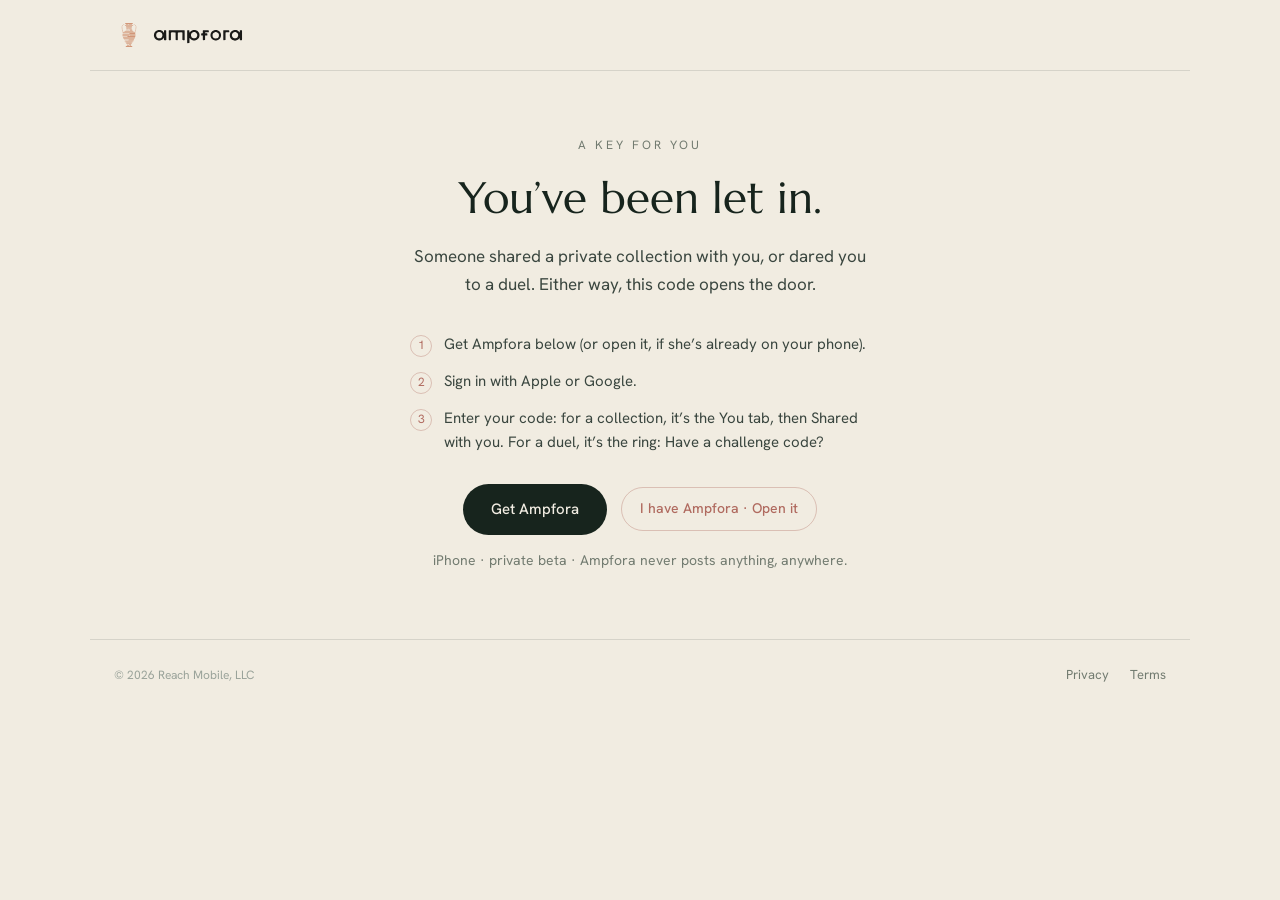
==== claim.html @ c9593919 "Add Impact site-verification meta tag" ====
<!DOCTYPE html>
<html lang="en">
<head>
  <meta charset="utf-8" />
  <meta name="impact-site-verification" value="db69ce95-3897-4b3e-a469-6c0a6e96b619" />
  <meta name="viewport" content="width=device-width, initial-scale=1" />
  <title>Ampfora · A key for you</title>
  <meta name="description" content="Someone left you a code on Ampfora. Claim it here." />
  <meta name="robots" content="noindex" />
  <meta name="theme-color" content="#F1ECE1" />
  <link rel="icon" href="favicon.svg" type="image/svg+xml" />
  <link rel="preconnect" href="https://fonts.googleapis.com" />
  <link rel="preconnect" href="https://fonts.gstatic.com" crossorigin />
  <link href="https://fonts.googleapis.com/css2?family=Marcellus&family=Hanken+Grotesk:ital,wght@0,400;0,500;0,600;1,400&display=swap" rel="stylesheet" />
  <link rel="stylesheet" href="styles.css" />
</head>
<body>

  <header class="site-header">
    <a class="brand" href="index.html" aria-label="Ampfora home">
      <img class="brand-mark" src="ampfora-mark.svg" alt="" width="30" height="30" />
      <img class="brand-wordmark" src="ampfora-wordmark.svg" alt="Ampfora" height="18" />
    </a>
  </header>

  <main>
    <section class="hero wrap">
      <p class="eyebrow">A key for you</p>
      <h1 id="claim-title">You’ve been let in.</h1>
      <p class="lede" id="claim-lede">Someone shared a private collection with you, or dared you to a duel. Either way, this code opens the door.</p>

      <div class="claim-card" id="claim-card" hidden>
        <p class="claim-label">YOUR CODE</p>
        <p class="claim-code" id="claim-code"></p>
        <button class="btn btn-ghost claim-copy" id="copy-btn" type="button">Copy the code</button>
      </div>

      <div class="claim-steps">
        <p class="claim-step"><span class="claim-n">1</span> Get Ampfora below (or open it, if she’s already on your phone).</p>
        <p class="claim-step"><span class="claim-n">2</span> Sign in with Apple or Google.</p>
        <p class="claim-step"><span class="claim-n">3</span> Enter your code: for a collection, it’s the You tab, then Shared with you. For a duel, it’s the ring: Have a challenge code?</p>
      </div>

      <div class="cta-row">
        <a class="btn btn-solid" href="https://testflight.apple.com/join/REPLACE_WITH_YOUR_CODE">Get Ampfora</a>
        <a class="btn btn-ghost" id="open-app" href="valtzie://" hidden>I have Ampfora · Open it</a>
      </div>
      <p class="cta-note">iPhone · private beta · Ampfora never posts anything, anywhere.</p>
    </section>
  </main>

  <footer class="site-footer">
    <span class="copy">© 2026 Reach Mobile, LLC</span>
    <nav>
      <a href="privacy.html">Privacy</a>
      <a href="terms.html">Terms</a>
    </nav>
  </footer>

  <script>
    // The code rides the URL FRAGMENT (#CODE): fragments never leave the browser, so a
    // claim code cannot land in server or CDN logs. No code in the URL? The page still
    // works as a plain explainer.
    (function () {
      var code = decodeURIComponent((location.hash || '').replace(/^#/, '')).trim();
      if (!code) return;
      var card = document.getElementById('claim-card');
      var codeEl = document.getElementById('claim-code');
      var openBtn = document.getElementById('open-app');
      var copyBtn = document.getElementById('copy-btn');
      codeEl.textContent = code;
      card.hidden = false;
      // Deep-link attempt for phones that already have Ampfora (harmless elsewhere).
      openBtn.href = 'valtzie://claim/' + encodeURIComponent(code);
      openBtn.hidden = false;
      copyBtn.addEventListener('click', function () {
        var done = function () {
          copyBtn.textContent = 'Copied ✓';
          setTimeout(function () { copyBtn.textContent = 'Copy the code'; }, 2000);
        };
        if (navigator.clipboard && navigator.clipboard.writeText) {
          navigator.clipboard.writeText(code).then(done, done);
        } else {
          var r = document.createRange();
          r.selectNodeContents(codeEl);
          var sel = window.getSelection();
          sel.removeAllRanges();
          sel.addRange(r);
          try { document.execCommand('copy'); } catch (e) { /* she can long-press */ }
          sel.removeAllRanges();
          done();
        }
      });
    })();
  </script>

</body>
</html>
---- styles.css ----
/* Ampfora marketing site. Shared skin: THE LIGHT JEWEL BOX (mirrors the app's 2026-07
   light default: porcelain canvas, vault-green ink, one blush accent, Marcellus
   display + Hanken Grotesk UI). One file for all pages: index, claim, privacy,
   terms. The wordmark is plain text in each HTML <header>: search "Ampfora". The
   TestFlight link is the only other fill-in: search "REPLACE_WITH_YOUR_CODE". */

:root {
  --bg:        #F1ECE1;  /* porcelain canvas */
  --bg-band:   #EAE4D6;  /* recessed plates */
  --surface:   #FFFFFF;  /* cards */
  --surface-2: #EAE4D6;
  --gold:      #B06A5F;  /* deep rose: blush at text grade (raw blush washes out on porcelain) */
  --gold-soft: #DBA8A0;  /* blush: fills and hovers */
  --ink:       #17241D;  /* vault-green ink */
  --ink-soft:  #3A463F;
  --muted:     #727B70;
  --faint:     #9AA39A;
  --hairline:  rgba(23, 36, 29, 0.12);
  --hairline-2:rgba(176, 106, 95, 0.35);
  /* The night palette: the velvet case interior (the app keeps its photography
     rooms dark; the site keeps ONE band as a glimpse inside the jewel box). */
  --night:       #0D1915;
  --night-card:  #16241F;
  --night-pearl: #F2EDE3;
  --night-muted: #B5AB9E;
  --serif: "Marcellus", Georgia, "Times New Roman", serif;
  --sans: "Hanken Grotesk", -apple-system, BlinkMacSystemFont, "Segoe UI", Roboto, Helvetica, Arial, sans-serif;
}

* { box-sizing: border-box; }

html { -webkit-text-size-adjust: 100%; }

body {
  margin: 0;
  background: var(--bg);
  color: var(--ink);
  font-family: var(--sans);
  font-size: 17px;
  line-height: 1.7;
  -webkit-font-smoothing: antialiased;
}

a { color: var(--gold); text-decoration: none; }
a:hover { color: var(--gold-soft); }

.wrap { max-width: 760px; margin: 0 auto; padding: 0 24px; }

/* ── Header / nav ─────────────────────────────────────────── */
.site-header {
  display: flex; align-items: center; justify-content: space-between;
  padding: 20px 24px;
  border-bottom: 0.5px solid var(--hairline);
  max-width: 1100px; margin: 0 auto;
}
.brand { display: flex; align-items: center; gap: 10px; }
.brand svg { display: block; }
.spark { color: var(--gold-soft); font-size: 15px; line-height: 1; }
.wordmark {
  font-family: var(--serif);
  font-size: 21px;
  letter-spacing: 5px;
  color: var(--ink);
}
.btn {
  display: inline-block;
  font-family: var(--sans);
  font-size: 15px;
  font-weight: 500;
  border-radius: 999px;
  padding: 13px 28px;
  cursor: pointer;
  transition: opacity 0.15s ease;
}
.btn:hover { opacity: 0.9; }
.btn-solid { background: var(--ink); color: #F2EDE3; }
.btn-ghost {
  font-size: 14px;
  padding: 9px 18px;
  color: var(--gold);
  border: 0.5px solid var(--hairline-2);
}
.btn-ghost:hover { color: var(--gold-soft); }

/* ── Hero ─────────────────────────────────────────────────── */
.hero { text-align: center; padding: 64px 0 52px; }
.eyebrow {
  font-size: 12px; letter-spacing: 3px; color: var(--muted);
  margin: 0 0 18px; text-transform: uppercase;
}
h1 {
  font-family: var(--serif); font-weight: 500;
  font-size: clamp(32px, 7vw, 44px); line-height: 1.14;
  margin: 0 auto 18px; max-width: 540px;
}
.lede {
  font-size: 17px; color: var(--ink-soft); line-height: 1.65;
  margin: 0 auto 30px; max-width: 460px;
}
.cta-row {
  display: flex; gap: 14px; justify-content: center; align-items: center;
  flex-wrap: wrap;
}
.cta-note { font-size: 14px; color: var(--muted); }

/* The catalogue plate: the demo read, dressed exactly like a piece in the app
   (N° line, creamDeep photo plate, brand caps, serif name, the hallmark). */
.proof {
  margin: 46px auto 0; max-width: 330px;
  background: var(--surface);
  border: 0.5px solid var(--hairline);
  border-radius: 16px; padding: 20px 20px 14px;
  text-align: left;
  box-shadow: 0 18px 40px rgba(23, 36, 29, 0.07);
}
.proof-no {
  font-size: 11px; letter-spacing: 3px; color: var(--muted);
  margin: 0 0 10px; text-transform: uppercase;
}
.proof-photo {
  height: 150px; border-radius: 10px; background: var(--surface-2);
  border: 0.5px solid var(--hairline);
  display: flex; align-items: center; justify-content: center;
  margin-bottom: 14px;
}
.proof-photo svg { opacity: 0.45; }
.proof-brand {
  font-size: 11px; letter-spacing: 3px; color: var(--muted);
  margin: 0 0 2px; text-transform: uppercase;
}
.proof-row {
  display: flex; justify-content: space-between; align-items: baseline;
  margin-bottom: 4px; gap: 12px;
}
.proof-name { font-family: var(--serif); font-size: 18px; }
.proof-value {
  font-family: var(--serif); font-size: 20px; color: var(--gold);
  font-variant-numeric: tabular-nums;
}
.proof-basis { font-size: 12px; color: var(--muted); margin: 0 0 10px; }
.proof-hallmark {
  font-size: 10px; letter-spacing: 2.5px; color: var(--gold-soft);
  text-align: right; margin: 0; border-top: 0.5px solid var(--hairline);
  padding-top: 10px;
}

/* ── The velvet band: one glimpse inside the case ─────────── */
.band {
  background: var(--night);
  padding: 52px 0; text-align: center;
}
.band-spark { color: var(--gold-soft); font-size: 14px; margin: 0 0 14px; }
.band-line {
  font-family: var(--serif); font-size: clamp(21px, 5vw, 27px);
  line-height: 1.4; color: var(--night-pearl); margin: 0 auto; max-width: 520px;
}
.band-sub {
  font-size: 15px; color: var(--night-muted);
  margin: 14px auto 0; max-width: 460px; line-height: 1.6;
}

section { padding: 52px 0; }
.section-label {
  font-size: 12px; letter-spacing: 3px; color: var(--muted);
  text-align: center; margin: 0 0 30px; text-transform: uppercase;
}

/* How it works: catalogue numerals, not app-store icons */
.steps {
  display: grid; gap: 18px;
  grid-template-columns: repeat(auto-fit, minmax(190px, 1fr));
}
.step { text-align: center; padding: 0 6px; }
.step-no {
  font-family: var(--serif); font-size: 15px; letter-spacing: 2px;
  color: var(--gold); display: inline-block;
  border: 0.5px solid var(--hairline-2); border-radius: 999px;
  width: 42px; height: 42px; line-height: 42px; text-indent: 2px;
}
.step h3 { font-family: var(--serif); font-weight: 500; font-size: 19px; margin: 14px 0 6px; }
.step p { font-size: 14px; color: var(--muted); line-height: 1.6; margin: 0; }

/* Pillars */
.pillars {
  display: grid; gap: 14px;
  grid-template-columns: repeat(auto-fit, minmax(300px, 1fr));
}
.pillar {
  background: var(--surface); border: 0.5px solid var(--hairline);
  border-radius: 14px; padding: 22px 24px;
}
.pillar .ic { font-size: 22px; color: var(--gold); }
.pillar h3 { font-family: var(--serif); font-weight: 500; font-size: 17px; margin: 10px 0 6px; }
.pillar p { font-size: 14px; color: var(--muted); line-height: 1.6; margin: 0; }

/* Voice pull-quote: her register (the app's italic voice), hallmark-signed */
.quote { text-align: center; padding: 48px 0; }
.quote p {
  font-family: var(--sans); font-style: italic; font-weight: 400;
  font-size: clamp(19px, 5vw, 22px); line-height: 1.55;
  color: var(--ink-soft); margin: 0 auto; max-width: 480px;
}
.quote .attr {
  font-style: normal; font-size: 11px; letter-spacing: 3px;
  color: var(--gold-soft); margin-top: 16px;
}

/* Final CTA */
.final {
  background: var(--bg-band); border-top: 0.5px solid var(--hairline);
  padding: 52px 0; text-align: center;
}
.final h2 { font-family: var(--serif); font-weight: 500; font-size: clamp(24px, 6vw, 28px); margin: 0 0 10px; }
.final p { font-size: 15px; color: var(--muted); margin: 0 0 26px; }

/* Footer */
.site-footer {
  border-top: 0.5px solid var(--hairline);
  padding: 24px; display: flex; align-items: center; justify-content: space-between;
  flex-wrap: wrap; gap: 12px;
  max-width: 1100px; margin: 0 auto;
}
.site-footer .copy { font-size: 12px; color: var(--faint); }
.site-footer nav { font-size: 13px; }
.site-footer nav a { color: var(--muted); margin-left: 18px; }
.site-footer nav a:first-child { margin-left: 0; }

/* ── Legal pages (privacy / terms) ────────────────────────── */
.doc { padding: 48px 0 64px; }
.doc h1 { text-align: left; font-size: clamp(28px, 6vw, 34px); margin: 0 0 6px; max-width: none; }
.doc .updated { font-size: 14px; color: var(--muted); margin: 0 0 32px; }
.doc h2 {
  font-family: var(--serif); font-weight: 500; font-size: 21px;
  color: var(--ink); margin: 32px 0 10px;
}
.doc p, .doc li { color: var(--ink-soft); font-size: 16px; line-height: 1.7; }
.doc ul { padding-left: 22px; }
.doc li { margin-bottom: 8px; }
.doc strong { color: var(--ink); font-weight: 500; }
.back-link { font-size: 14px; color: var(--gold); display: inline-block; margin-top: 8px; }

/* ── Narrow screens ───────────────────────────────────────── */
@media (max-width: 430px) {
  .eyebrow, .section-label { letter-spacing: 1.5px; font-size: 11px; }
  .hero { padding: 44px 0 44px; }
  .site-header { padding: 18px 20px; }
  .wordmark { font-size: 19px; letter-spacing: 2.5px; }
}

/* ── The claim page (the invite terminus) ─────────────────── */
.claim-card {
  margin: 34px auto 0; max-width: 380px;
  background: var(--surface);
  border: 0.5px solid var(--hairline-2);
  border-radius: 16px; padding: 22px 24px;
  text-align: center;
}
.claim-label { font-size: 11px; letter-spacing: 3px; color: var(--muted); margin: 0 0 8px; }
.claim-code {
  font-family: var(--serif); font-size: 17px; color: var(--ink);
  word-break: break-all; line-height: 1.5; margin: 0 0 14px;
  user-select: all; -webkit-user-select: all;
}
.claim-copy { font-size: 13px; }
.claim-steps { margin: 34px auto 30px; max-width: 460px; text-align: left; }
.claim-step { font-size: 15px; color: var(--ink-soft); line-height: 1.6; margin: 0 0 12px; display: flex; gap: 12px; }
.claim-n {
  flex: none; width: 22px; height: 22px; border-radius: 999px;
  border: 0.5px solid var(--hairline-2); color: var(--gold);
  font-size: 12px; display: flex; align-items: center; justify-content: center;
  margin-top: 3px;
}

/* Brand lockup: the traced amphora + the drawn wordmark (replaces the old text wordmark). */
.brand { display: inline-flex; align-items: center; gap: 9px; text-decoration: none; }
.brand-mark { display: block; width: 30px; height: 30px; }
.brand-wordmark { display: block; height: 18px; width: auto; }
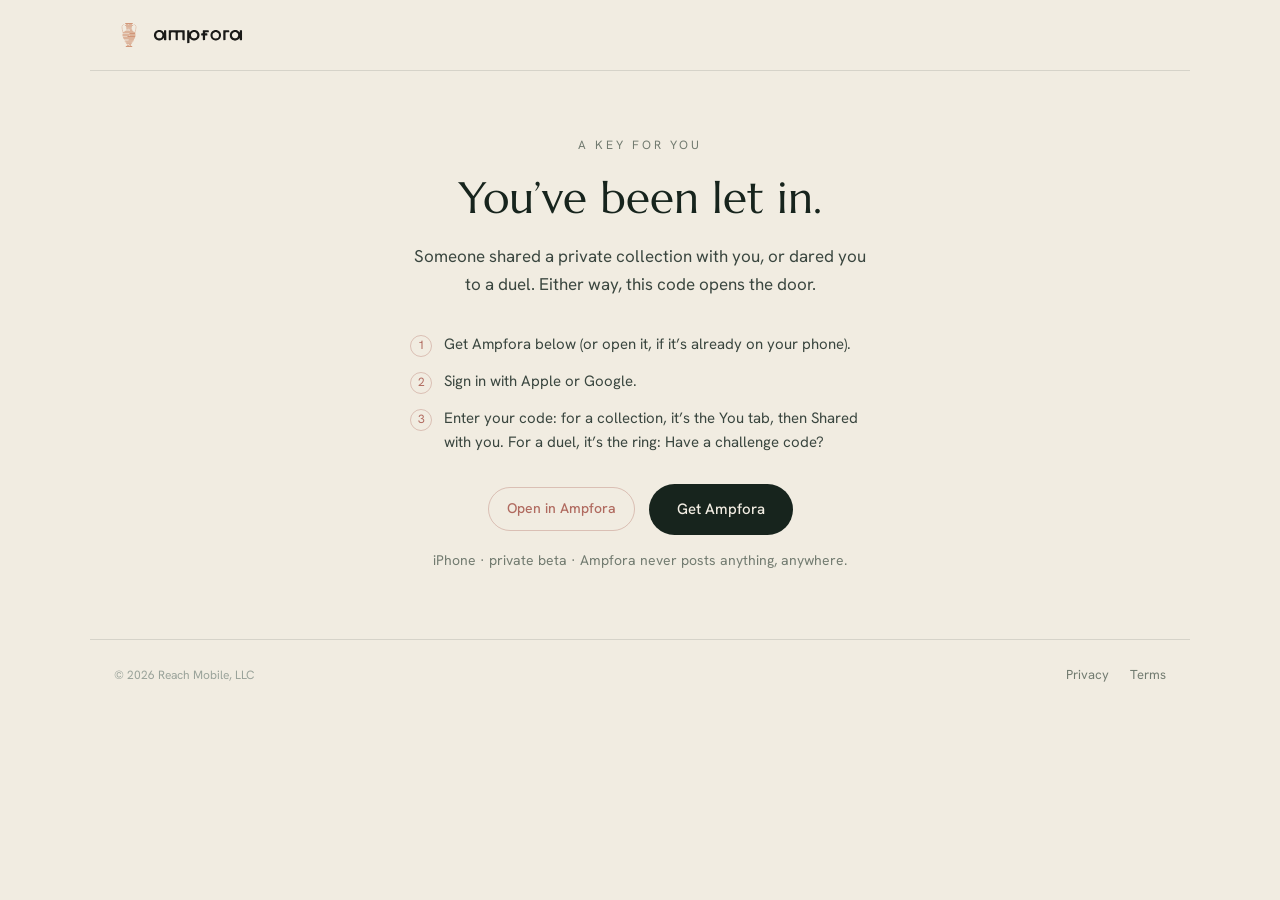
==== commit 2b782389: "claim: route a challenge to the ring, lead with Open when a code is present The page has always buil" ====
--- a/claim.html
+++ b/claim.html
@@ -35,17 +35,20 @@
         <button class="btn btn-ghost claim-copy" id="copy-btn" type="button">Copy the code</button>
       </div>
 
-      <div class="claim-steps">
-        <p class="claim-step"><span class="claim-n">1</span> Get Ampfora below (or open it, if she’s already on your phone).</p>
+      <div class="claim-steps" id="claim-steps">
+        <p class="claim-step"><span class="claim-n">1</span> Get Ampfora below (or open it, if it’s already on your phone).</p>
         <p class="claim-step"><span class="claim-n">2</span> Sign in with Apple or Google.</p>
         <p class="claim-step"><span class="claim-n">3</span> Enter your code: for a collection, it’s the You tab, then Shared with you. For a duel, it’s the ring: Have a challenge code?</p>
       </div>
 
+      <!-- WITH A CODE, "Open it" IS THE PRIMARY ACTION and the script promotes it. The page
+           used to lead with Get Ampfora and keep the open button hidden and ghosted below
+           it, so a recipient who already had the app was pointed at an install. -->
       <div class="cta-row">
-        <a class="btn btn-solid" href="https://testflight.apple.com/join/REPLACE_WITH_YOUR_CODE">Get Ampfora</a>
-        <a class="btn btn-ghost" id="open-app" href="valtzie://" hidden>I have Ampfora · Open it</a>
+        <a class="btn btn-ghost" id="open-app" href="valtzie://" hidden>Open in Ampfora</a>
+        <a class="btn btn-solid" id="get-app" href="https://testflight.apple.com/join/REPLACE_WITH_YOUR_CODE">Get Ampfora</a>
       </div>
-      <p class="cta-note">iPhone · private beta · Ampfora never posts anything, anywhere.</p>
+      <p class="cta-note" id="cta-note">iPhone · private beta · Ampfora never posts anything, anywhere.</p>
     </section>
   </main>
 
@@ -67,12 +70,43 @@
       var card = document.getElementById('claim-card');
       var codeEl = document.getElementById('claim-code');
       var openBtn = document.getElementById('open-app');
+      var getBtn = document.getElementById('get-app');
       var copyBtn = document.getElementById('copy-btn');
       codeEl.textContent = code;
       card.hidden = false;
-      // Deep-link attempt for phones that already have Ampfora (harmless elsewhere).
-      openBtn.href = 'valtzie://claim/' + encodeURIComponent(code);
+
+      // WHICH DOOR. A challenge marks itself with ?r=duel; anything else is an invite to a
+      // collection. Sending a rivalry code to the collection screen would fail there having
+      // consumed nothing and explained less.
+      var isDuel = /(?:^|[?&])r=duel(?:&|$)/i.test(location.search || '');
+      openBtn.href = 'valtzie://' + (isDuel ? 'duel/' : 'claim/') + encodeURIComponent(code);
       openBtn.hidden = false;
+      // The open button is the point of the page when a code is present: make it the solid
+      // one and demote the install beside it.
+      openBtn.className = 'btn btn-solid';
+      openBtn.textContent = isDuel ? 'Open the ring' : 'Open the collection';
+      if (getBtn) getBtn.className = 'btn btn-ghost';
+      if (isDuel) {
+        document.getElementById('claim-title').textContent = 'You’ve been dared.';
+        document.getElementById('claim-lede').textContent =
+          'Someone picked a piece and bet it outruns yours this month. The market referees. Pick your champion and the ring opens.';
+      } else {
+        document.getElementById('claim-title').textContent = 'You’ve been let in.';
+        document.getElementById('claim-lede').textContent =
+          'Someone shared a private collection with you. This opens it.';
+      }
+      // The steps are the fallback, not the instructions: they matter only if the button
+      // does nothing, which on iOS means the app is not installed yet.
+      var steps = document.getElementById('claim-steps');
+      if (steps) steps.hidden = true;
+      var note = document.getElementById('cta-note');
+      // HONEST ABOUT THE INSTALL PATH. iOS carries nothing from the App Store into a fresh
+      // launch, so a recipient who installs from here has to come back to this message and
+      // tap again. Saying so costs one sentence; not saying so costs the invite.
+      if (note) {
+        note.textContent =
+          'iPhone · private beta. Installing? Come back to this link afterwards and tap Open, or paste the code above.';
+      }
       copyBtn.addEventListener('click', function () {
         var done = function () {
           copyBtn.textContent = 'Copied ✓';
